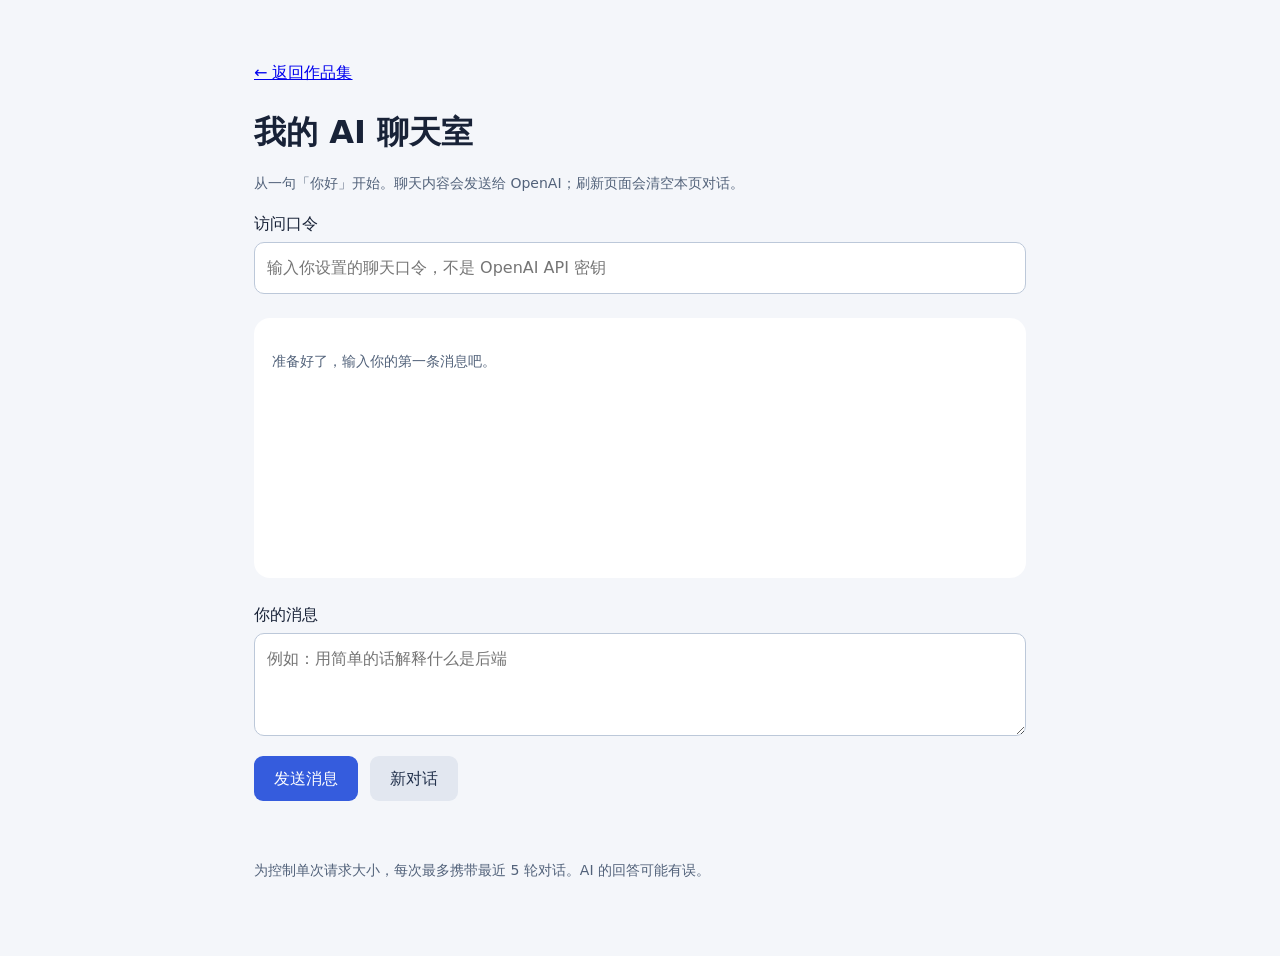
==== chatbot/index.html @ 7f41f6c0 "chatbot_test" ====
<!doctype html>
<html lang="zh-CN">
<head>
  <meta charset="utf-8">
  <meta name="viewport" content="width=device-width, initial-scale=1">
  <title>我的 AI 聊天室</title>
  <style>
    * { box-sizing: border-box; }
    body { margin: 0; background: #f4f6fa; color: #182237; font: 16px/1.6 system-ui, sans-serif; }
    main { max-width: 820px; margin: 36px auto; padding: 24px; }
    h1 { margin-bottom: 4px; }
    .hint { color: #52627a; font-size: 14px; }
    label { display: block; margin: 16px 0 6px; }
    input, textarea { width: 100%; border: 1px solid #bcc8d9; border-radius: 10px; padding: 12px; font: inherit; }
    #messages { min-height: 260px; margin: 24px 0; padding: 18px; background: white; border-radius: 16px; }
    .message { padding: 12px 14px; margin: 10px 0; background: #f0f3f8; border-radius: 12px; white-space: pre-wrap; overflow-wrap: anywhere; }
    .user { background: #e8edff; }
    .actions { display: flex; gap: 12px; margin-top: 12px; }
    button { background: #355cdd; color: white; border: 0; border-radius: 9px; padding: 10px 20px; font: inherit; cursor: pointer; }
    button.secondary { background: #e2e7f0; color: #23324d; }
    button:disabled { opacity: .55; cursor: wait; }
    #status { min-height: 26px; color: #8a361e; }
    @media (max-width: 600px) { main { margin: 0 auto; padding: 18px; } }
  </style>
</head>
<body>
<main>
  <a href="/">← 返回作品集</a>
  <h1>我的 AI 聊天室</h1>
  <p class="hint">从一句「你好」开始。聊天内容会发送给 OpenAI；刷新页面会清空本页对话。</p>
  <label for="password">访问口令</label>
  <input id="password" type="password" autocomplete="off" placeholder="输入你设置的聊天口令，不是 OpenAI API 密钥">
  <div id="messages" role="log" aria-live="polite" aria-label="聊天记录">
    <p class="hint" id="welcome">准备好了，输入你的第一条消息吧。</p>
  </div>
  <form id="chat-form">
    <label for="message">你的消息</label>
    <textarea id="message" rows="3" maxlength="4000" required placeholder="例如：用简单的话解释什么是后端"></textarea>
    <div class="actions">
      <button id="send" type="submit">发送消息</button>
      <button id="clear" type="button" class="secondary">新对话</button>
    </div>
  </form>
  <p id="status" role="status"></p>
  <p class="hint">为控制单次请求大小，每次最多携带最近 5 轮对话。AI 的回答可能有误。</p>
</main>
<script src="./config.js"></script>
<script>
  const history = [];
  const form = document.getElementById('chat-form');
  const input = document.getElementById('message');
  const password = document.getElementById('password');
  const messages = document.getElementById('messages');
  const status = document.getElementById('status');
  const send = document.getElementById('send');
  const clear = document.getElementById('clear');
  function showMessage(role, content) {
    document.getElementById('welcome')?.remove();
    const item = document.createElement('div');
    item.className = 'message ' + role;
    item.textContent = (role === 'user' ? '你：' : 'AI：') + content;
    messages.appendChild(item);
    item.scrollIntoView({behavior: 'smooth', block: 'nearest'});
  }
  clear.addEventListener('click', () => {
    history.length = 0;
    messages.replaceChildren();
    status.textContent = '已开始新对话。';
    input.focus();
  });
  form.addEventListener('submit', async (event) => {
    event.preventDefault();
    if (send.disabled) return;
    const content = input.value.trim();
    if (!content) return;
    const backendUrl = window.CHAT_CONFIG?.backendUrl?.replace(/\/+$/, '');
    if (!backendUrl || backendUrl.includes('YOUR-BACKEND')) {
      status.textContent = '请先在前端 config.js 中填写 Render 后端地址。';
      return;
    }
    if (!password.value) {
      status.textContent = '请先输入访问口令。';
      password.focus();
      return;
    }
    // 保留完整对话轮次，并限制总长度。
    const recent = history.slice(-10);
    while (recent.reduce((n, m) => n + m.content.length, content.length) > 24000) {
      recent.splice(0, 2);
    }
    send.disabled = clear.disabled = input.disabled = true;
    status.textContent = '正在等待回复，首次连接可能需要唤醒服务，请稍候…';
    const controller = new AbortController();
    const timer = setTimeout(() => controller.abort(), 150000);
    try {
      const response = await fetch(backendUrl + '/api/chat', {
        method: 'POST',
        headers: {'Content-Type': 'application/json', 'X-Chat-Password': password.value},
        body: JSON.stringify({messages: [...recent, {role: 'user', content}]}),
        signal: controller.signal
      });
      const data = await response.json().catch(() => ({}));
      if (!response.ok) throw new Error(data.error || '服务暂时不可用，请稍后重试。');
      if (typeof data.reply !== 'string' || !data.reply) throw new Error('未收到有效回复，请重试。');
      history.push({role: 'user', content}, {role: 'assistant', content: data.reply});
      showMessage('user', content);
      showMessage('assistant', data.reply);
      input.value = '';
      status.textContent = '';
    } catch (error) {
      status.textContent = error.name === 'AbortError'
        ? '等待超时，后端可能正在唤醒，请稍后重试。'
        : error instanceof TypeError
          ? '无法连接后端，请检查网络、后端地址和跨域设置。'
          : error.message;
    } finally {
      clearTimeout(timer);
      send.disabled = clear.disabled = input.disabled = false;
      input.focus();
    }
  });
</script>
</body>
</html>
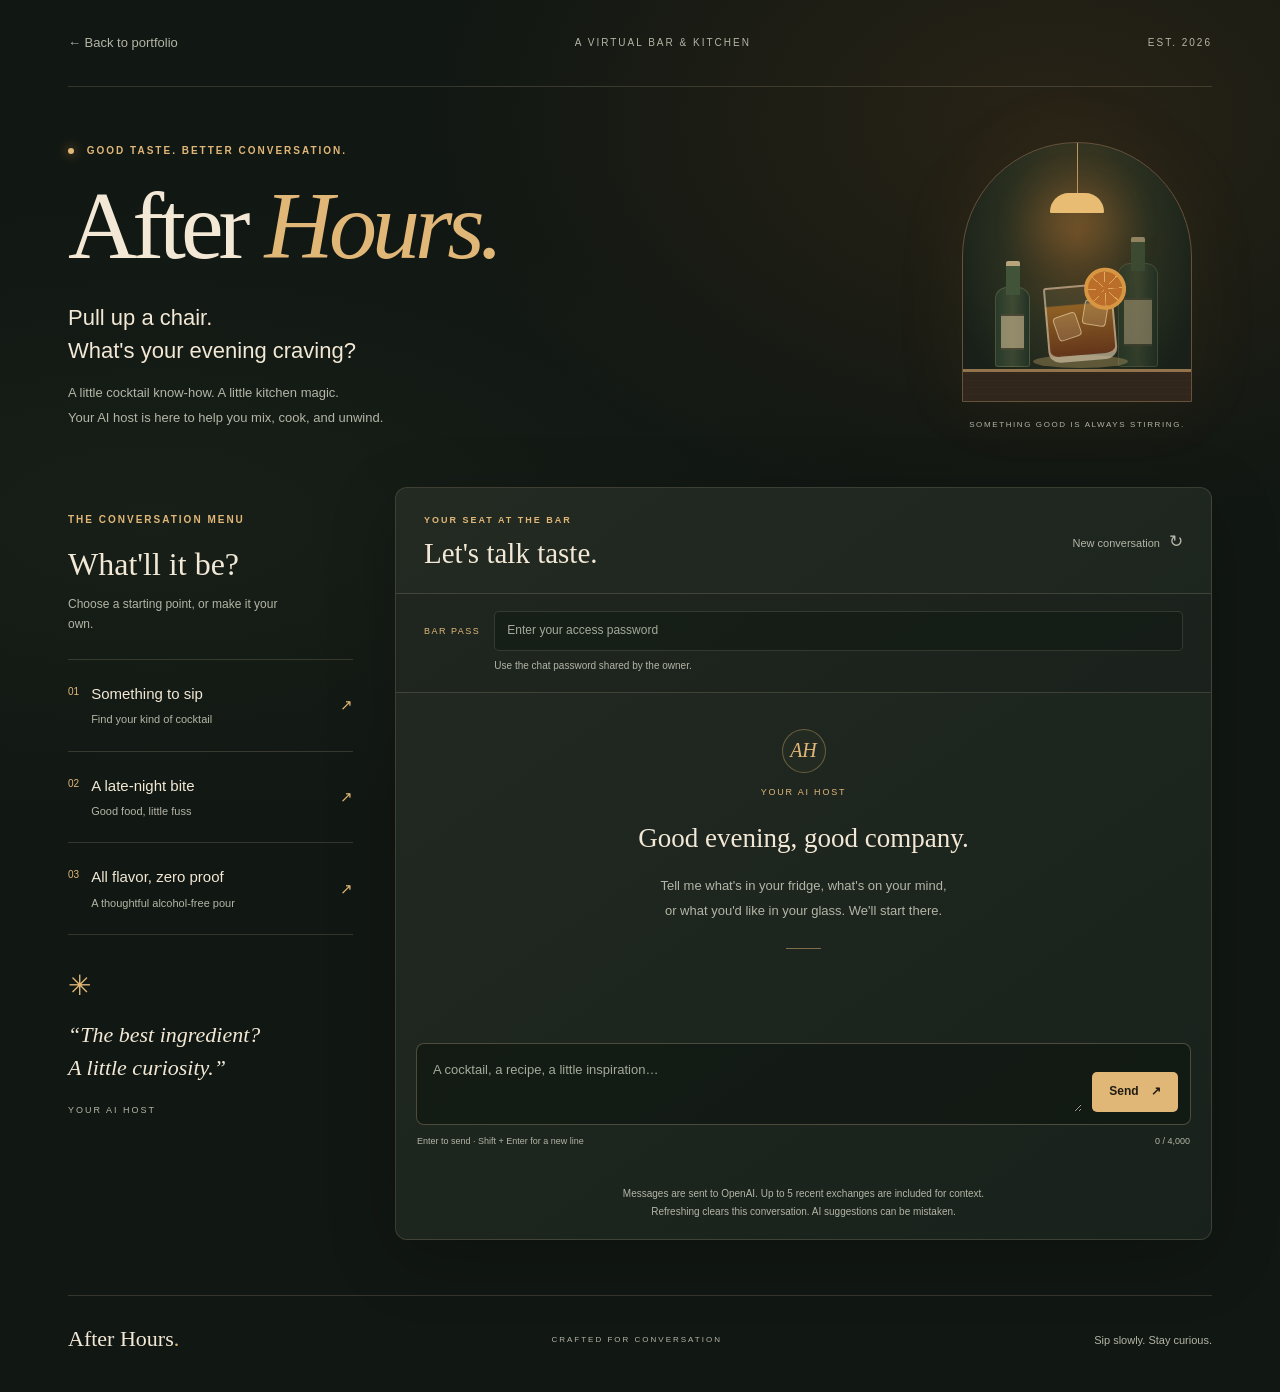
==== commit 15e42b3a: "page2" ====
--- a/chatbot/index.html
+++ b/chatbot/index.html
@@ -1,124 +1,69 @@
-<!doctype html>
-<html lang="zh-CN">
+﻿<!doctype html>
+<html lang="en">
 <head>
   <meta charset="utf-8">
   <meta name="viewport" content="width=device-width, initial-scale=1">
-  <title>我的 AI 聊天室</title>
-  <style>
-    * { box-sizing: border-box; }
-    body { margin: 0; background: #f4f6fa; color: #182237; font: 16px/1.6 system-ui, sans-serif; }
-    main { max-width: 820px; margin: 36px auto; padding: 24px; }
-    h1 { margin-bottom: 4px; }
-    .hint { color: #52627a; font-size: 14px; }
-    label { display: block; margin: 16px 0 6px; }
-    input, textarea { width: 100%; border: 1px solid #bcc8d9; border-radius: 10px; padding: 12px; font: inherit; }
-    #messages { min-height: 260px; margin: 24px 0; padding: 18px; background: white; border-radius: 16px; }
-    .message { padding: 12px 14px; margin: 10px 0; background: #f0f3f8; border-radius: 12px; white-space: pre-wrap; overflow-wrap: anywhere; }
-    .user { background: #e8edff; }
-    .actions { display: flex; gap: 12px; margin-top: 12px; }
-    button { background: #355cdd; color: white; border: 0; border-radius: 9px; padding: 10px 20px; font: inherit; cursor: pointer; }
-    button.secondary { background: #e2e7f0; color: #23324d; }
-    button:disabled { opacity: .55; cursor: wait; }
-    #status { min-height: 26px; color: #8a361e; }
-    @media (max-width: 600px) { main { margin: 0 auto; padding: 18px; } }
-  </style>
+  <meta name="theme-color" content="#151914">
+  <meta name="description" content="A seat at the virtual bar. Talk cocktails, home cooking, and good food with your AI host.">
+  <title>After Hours — Your AI Bar & Kitchen</title>
+  <link rel="stylesheet" href="./styles.css">
+  <script src="./config.js" defer></script>
+  <script src="./chat.js" defer></script>
 </head>
 <body>
-<main>
-  <a href="/">← 返回作品集</a>
-  <h1>我的 AI 聊天室</h1>
-  <p class="hint">从一句「你好」开始。聊天内容会发送给 OpenAI；刷新页面会清空本页对话。</p>
-  <label for="password">访问口令</label>
-  <input id="password" type="password" autocomplete="off" placeholder="输入你设置的聊天口令，不是 OpenAI API 密钥">
-  <div id="messages" role="log" aria-live="polite" aria-label="聊天记录">
-    <p class="hint" id="welcome">准备好了，输入你的第一条消息吧。</p>
+  <div class="ambient" aria-hidden="true"></div>
+  <div class="shell">
+    <header class="site-header">
+      <a class="back-link" href="/">← Back to portfolio</a>
+      <span class="header-note">A VIRTUAL BAR & KITCHEN</span>
+      <span class="edition">EST. 2026</span>
+    </header>
+    <main>
+      <section class="intro" aria-labelledby="title">
+        <div class="intro-copy">
+          <p class="eyebrow"><span></span> GOOD TASTE. BETTER CONVERSATION.</p>
+          <h1 id="title">After <em>Hours.</em></h1>
+          <p class="lead">Pull up a chair.<br>What's your evening craving?</p>
+          <p class="intro-description">A little cocktail know-how. A little kitchen magic.<br>Your AI host is here to help you mix, cook, and unwind.</p>
+        </div>
+        <div class="bar-art" aria-hidden="true">
+          <div class="arch"><div class="pendant"></div><div class="bottle bottle-one"></div><div class="bottle bottle-two"></div><div class="glass"><div class="ice ice-one"></div><div class="ice ice-two"></div><div class="orange"></div></div><div class="coaster"></div><div class="counter"></div></div>
+          <span class="art-caption">SOMETHING GOOD IS ALWAYS STIRRING.</span>
+        </div>
+      </section>
+      <div class="bar-layout">
+        <aside class="menu" aria-labelledby="menu-title">
+          <p class="eyebrow">THE CONVERSATION MENU</p>
+          <h2 id="menu-title">What'll it be?</h2>
+          <p class="menu-note">Choose a starting point, or make it your own.</p>
+          <button class="suggestion" type="button" data-prompt="I'd like a refreshing cocktail that isn't too sweet. What would you recommend?">
+            <span class="menu-number">01</span><span><strong>Something to sip</strong><small>Find your kind of cocktail</small></span><span class="arrow">↗</span>
+          </button>
+          <button class="suggestion" type="button" data-prompt="Help me make a delicious bar snack in about 15 minutes. What ingredients should I use?">
+            <span class="menu-number">02</span><span><strong>A late-night bite</strong><small>Good food, little fuss</small></span><span class="arrow">↗</span>
+          </button>
+          <button class="suggestion" type="button" data-prompt="I'd love a layered, refreshing nonalcoholic drink. Can you suggest a recipe?">
+            <span class="menu-number">03</span><span><strong>All flavor, zero proof</strong><small>A thoughtful alcohol-free pour</small></span><span class="arrow">↗</span>
+          </button>
+          <div class="host-note"><span class="star" aria-hidden="true">✳</span><p>“The best ingredient?<br>A little curiosity.”</p><small>YOUR AI HOST</small></div>
+        </aside>
+        <section class="chat-panel" aria-labelledby="chat-title">
+          <header class="chat-header"><div><p class="eyebrow">YOUR SEAT AT THE BAR</p><h2 id="chat-title">Let's talk taste.</h2></div><button id="clear" class="text-button" type="button">New conversation <span aria-hidden="true">↻</span></button></header>
+          <div class="access"><label for="password">BAR PASS</label><input id="password" type="password" autocomplete="off" placeholder="Enter your access password" aria-describedby="pass-note"><small id="pass-note">Use the chat password shared by the owner.</small></div>
+          <div id="messages" role="log" aria-live="polite" aria-label="Conversation" tabindex="0">
+            <div id="welcome" class="welcome"><span class="host-badge">AH</span><p class="speaker">YOUR AI HOST</p><h3>Good evening, good company.</h3><p>Tell me what's in your fridge, what's on your mind,<br class="desktop-break"> or what you'd like in your glass. We'll start there.</p><span class="welcome-rule" aria-hidden="true"></span></div>
+          </div>
+          <form id="chat-form">
+            <label class="sr-only" for="message">Your message</label>
+            <div class="composer"><textarea id="message" rows="2" maxlength="4000" required placeholder="A cocktail, a recipe, a little inspiration…"></textarea><button id="send" type="submit">Send <span aria-hidden="true">↗</span></button></div>
+            <div class="composer-meta"><span>Enter to send · Shift + Enter for a new line</span><span id="count">0 / 4,000</span></div>
+          </form>
+          <p id="status" role="status" aria-live="polite"></p>
+          <p class="privacy">Messages are sent to OpenAI. Up to 5 recent exchanges are included for context.<br>Refreshing clears this conversation. AI suggestions can be mistaken.</p>
+        </section>
+      </div>
+    </main>
+    <footer><span class="footer-brand">After Hours<span class="brand-dot">.</span></span><span>CRAFTED FOR CONVERSATION</span><span>Sip slowly. Stay curious.</span></footer>
   </div>
-  <form id="chat-form">
-    <label for="message">你的消息</label>
-    <textarea id="message" rows="3" maxlength="4000" required placeholder="例如：用简单的话解释什么是后端"></textarea>
-    <div class="actions">
-      <button id="send" type="submit">发送消息</button>
-      <button id="clear" type="button" class="secondary">新对话</button>
-    </div>
-  </form>
-  <p id="status" role="status"></p>
-  <p class="hint">为控制单次请求大小，每次最多携带最近 5 轮对话。AI 的回答可能有误。</p>
-</main>
-<script src="./config.js"></script>
-<script>
-  const history = [];
-  const form = document.getElementById('chat-form');
-  const input = document.getElementById('message');
-  const password = document.getElementById('password');
-  const messages = document.getElementById('messages');
-  const status = document.getElementById('status');
-  const send = document.getElementById('send');
-  const clear = document.getElementById('clear');
-  function showMessage(role, content) {
-    document.getElementById('welcome')?.remove();
-    const item = document.createElement('div');
-    item.className = 'message ' + role;
-    item.textContent = (role === 'user' ? '你：' : 'AI：') + content;
-    messages.appendChild(item);
-    item.scrollIntoView({behavior: 'smooth', block: 'nearest'});
-  }
-  clear.addEventListener('click', () => {
-    history.length = 0;
-    messages.replaceChildren();
-    status.textContent = '已开始新对话。';
-    input.focus();
-  });
-  form.addEventListener('submit', async (event) => {
-    event.preventDefault();
-    if (send.disabled) return;
-    const content = input.value.trim();
-    if (!content) return;
-    const backendUrl = window.CHAT_CONFIG?.backendUrl?.replace(/\/+$/, '');
-    if (!backendUrl || backendUrl.includes('YOUR-BACKEND')) {
-      status.textContent = '请先在前端 config.js 中填写 Render 后端地址。';
-      return;
-    }
-    if (!password.value) {
-      status.textContent = '请先输入访问口令。';
-      password.focus();
-      return;
-    }
-    // 保留完整对话轮次，并限制总长度。
-    const recent = history.slice(-10);
-    while (recent.reduce((n, m) => n + m.content.length, content.length) > 24000) {
-      recent.splice(0, 2);
-    }
-    send.disabled = clear.disabled = input.disabled = true;
-    status.textContent = '正在等待回复，首次连接可能需要唤醒服务，请稍候…';
-    const controller = new AbortController();
-    const timer = setTimeout(() => controller.abort(), 150000);
-    try {
-      const response = await fetch(backendUrl + '/api/chat', {
-        method: 'POST',
-        headers: {'Content-Type': 'application/json', 'X-Chat-Password': password.value},
-        body: JSON.stringify({messages: [...recent, {role: 'user', content}]}),
-        signal: controller.signal
-      });
-      const data = await response.json().catch(() => ({}));
-      if (!response.ok) throw new Error(data.error || '服务暂时不可用，请稍后重试。');
-      if (typeof data.reply !== 'string' || !data.reply) throw new Error('未收到有效回复，请重试。');
-      history.push({role: 'user', content}, {role: 'assistant', content: data.reply});
-      showMessage('user', content);
-      showMessage('assistant', data.reply);
-      input.value = '';
-      status.textContent = '';
-    } catch (error) {
-      status.textContent = error.name === 'AbortError'
-        ? '等待超时，后端可能正在唤醒，请稍后重试。'
-        : error instanceof TypeError
-          ? '无法连接后端，请检查网络、后端地址和跨域设置。'
-          : error.message;
-    } finally {
-      clearTimeout(timer);
-      send.disabled = clear.disabled = input.disabled = false;
-      input.focus();
-    }
-  });
-</script>
 </body>
 </html>
--- a/chatbot/styles.css
+++ b/chatbot/styles.css
@@ -0,0 +1,57 @@
+﻿:root { color-scheme: dark; --bg:#111713; --panel:#1b231d; --cream:#f2e8d5; --muted:#b4b5a5; --gold:#e1b778; --line:rgba(228,213,180,.17); }
+* { box-sizing:border-box; }
+body { margin:0; background:var(--bg); color:var(--cream); font:15px/1.65 'Segoe UI',Arial,sans-serif; }
+button,input,textarea { font:inherit; }
+button,a,input,textarea { -webkit-tap-highlight-color:transparent; }
+button { cursor:pointer; }
+a { color:inherit; }
+button:focus-visible,a:focus-visible,input:focus-visible,textarea:focus-visible,[tabindex]:focus-visible { outline:2px solid var(--gold); outline-offset:4px; }
+.ambient { position:absolute; inset:0 0 auto; height:800px; pointer-events:none; background:radial-gradient(ellipse at 82% 15%,rgba(153,92,35,.17),transparent 42%),radial-gradient(ellipse at 12% 65%,rgba(63,87,56,.13),transparent 45%); }
+.shell { position:relative; max-width:1240px; margin:auto; padding:0 48px; }
+.site-header { display:flex; align-items:center; justify-content:space-between; gap:16px; min-height:87px; border-bottom:1px solid var(--line); }
+.back-link { text-decoration:none; color:var(--muted); font-size:13px; }
+.back-link:hover { color:var(--gold); }
+.header-note,.edition { font-size:10px; letter-spacing:2px; color:var(--muted); }
+.intro { display:flex; align-items:center; justify-content:space-between; gap:24px; padding:55px 0 46px; }
+.eyebrow { color:var(--gold); letter-spacing:2px; font-size:10px; font-weight:600; margin:0 0 16px; }
+.eyebrow>span { display:inline-block; width:6px; height:6px; border-radius:50%; background:var(--gold); margin-right:8px; box-shadow:0 0 12px #c78b45; }
+h1,h2,h3,.host-note p,.footer-brand { font-family:Georgia,'Times New Roman',serif; font-weight:400; }
+h1 { font-size:clamp(58px,7.5vw,96px); line-height:1.07; letter-spacing:-5px; margin:0 0 23px; }
+h1 em { font-weight:400; color:var(--gold); }
+.lead { font-size:22px; line-height:1.5; margin:0 0 14px; }
+.intro-description { color:var(--muted); font-size:13px; line-height:1.9; margin:0; }
+.bar-art { width:270px; flex-shrink:0; text-align:center; padding:0 20px; }
+.arch { height:260px; position:relative; overflow:hidden; border:1px solid #66513b; border-radius:140px 140px 0 0; background:radial-gradient(ellipse at 50% 35%,#5c4524 0%,#2b3020 45%,#182019 80%); box-shadow:0 0 80px rgba(193,129,56,.07); }
+.pendant { position:absolute; top:0; left:50%; width:1px; height:52px; background:#bf9560; }
+.pendant::after { content:''; position:absolute; width:54px; height:20px; top:50px; left:-27px; background:#e8bd73; border-radius:60px 60px 4px 4px; box-shadow:0 15px 40px 16px #c4864140; }
+.counter { position:absolute; bottom:0; height:32px; width:100%; border-top:3px solid #93734c; background:repeating-linear-gradient(0deg,#31261c 0px,#31261c 6px,#392c20 7px); }
+.bottle { position:absolute; bottom:34px; border:1px solid #9b9d6350; border-radius:12px 12px 3px 3px; background:linear-gradient(90deg,#293b2b,#55644488,#233226); }
+.bottle::before { content:''; position:absolute; height:29px; width:14px; top:-27px; left:calc(50% - 7px); background:#41543a; border-top:5px solid #b8a47c; border-radius:2px 2px 0 0; }
+.bottle::after { content:''; position:absolute; inset:33% 5px 20%; background:#c4b18a; opacity:.65; border-top:2px solid #504936; border-bottom:2px solid #504936; }
+.bottle-one { height:80px; width:35px; left:32px; }
+.bottle-two { height:104px; width:40px; right:33px; opacity:.7; }
+.glass { position:absolute; z-index:2; width:69px; height:76px; bottom:40px; left:83px; border:2px solid #d1c4a7a6; border-bottom:6px solid #d1c4a7a6; border-radius:3px 3px 12px 12px; background:linear-gradient(180deg,#e6d0a012 0 25%,#bc7827ab 26%,#6b371ae6 100%); transform:rotate(-5deg); }
+.ice { position:absolute; border:1px solid #ffe8b986; border-radius:4px; background:#ffefcc26; width:24px; height:25px; }
+.ice-one { left:7px; top:26px; transform:rotate(-14deg); }.ice-two { right:5px; top:15px; transform:rotate(14deg); }
+.orange { position:absolute; top:-17px; right:-16px; width:42px; height:42px; border:4px solid #d89642; border-radius:50%; background:repeating-conic-gradient(#e0aa5e 0deg 3deg,#bb6e2a 4deg 45deg); }
+.coaster { position:absolute; z-index:1; bottom:33px; left:70px; width:95px; height:13px; border-radius:50%; background:#b59b6266; }
+.art-caption { display:block; font-size:8px; letter-spacing:1.6px; color:var(--muted); margin-top:16px; }
+.bar-layout { display:grid; grid-template-columns:285px minmax(0,1fr); gap:42px; align-items:start; padding:10px 0 55px; }
+.menu { padding-top:25px; }.menu h2 { font-size:32px; line-height:1.2; margin:0 0 12px; }.menu-note { color:var(--muted); font-size:12px; margin-bottom:24px; max-width:210px; }
+.suggestion { display:flex; align-items:center; gap:12px; width:100%; text-align:left; background:transparent; color:var(--cream); border:0; border-top:1px solid var(--line); padding:22px 0; transition:background .2s,color .2s; }
+.suggestion:last-of-type { border-bottom:1px solid var(--line); }.suggestion:hover { background:#d5b27909; color:var(--gold); }.menu-number { align-self:flex-start; padding-top:2px; color:var(--gold); font-size:10px; }.suggestion strong { display:block; font-weight:400; font-size:15px; }.suggestion small { display:block; color:var(--muted); font-size:11px; margin-top:4px; }.arrow { margin-left:auto; color:var(--gold); }
+.host-note { padding:28px 0 0; }.star { color:var(--gold); font-size:28px; }.host-note p { font-size:22px; font-style:italic; line-height:1.5; margin:8px 0 12px; }.host-note small { color:var(--muted); font-size:9px; letter-spacing:2px; }
+.chat-panel { background:linear-gradient(145deg,#222a22,#19211c); border:1px solid #c5b28d30; border-radius:12px; box-shadow:0 18px 70px #0003; overflow:hidden; }
+.chat-header { display:flex; justify-content:space-between; align-items:center; gap:16px; padding:25px 28px 22px; border-bottom:1px solid var(--line); }.chat-header .eyebrow { font-size:9px; margin-bottom:7px; }.chat-header h2 { font-size:29px; line-height:1.25; margin:0; }.text-button { color:var(--muted); background:transparent; border:0; font-size:11px; padding:9px 0 9px 8px; }.text-button:hover { color:var(--gold); }.text-button span { margin-left:6px; font-size:17px; }
+.access { display:grid; grid-template-columns:auto minmax(0,1fr); gap:7px 14px; align-items:center; padding:17px 28px; background:#00000013; border-bottom:1px solid var(--line); }.access label { color:var(--gold); font-size:9px; letter-spacing:1.5px; }.access input { background:#1017127a; border:1px solid #bcb39a30; padding:9px 12px; border-radius:5px; min-width:0; width:100%; font-size:12px; color:var(--cream); }.access small { grid-column:2; color:var(--muted); font-size:10px; }
+input::placeholder,textarea::placeholder { color:#a3aa99; opacity:1; }
+#messages { height:350px; overflow-y:auto; overscroll-behavior:contain; padding:24px 28px; scrollbar-width:thin; scrollbar-color:#65705b transparent; }
+.welcome { text-align:center; margin:12px auto; }.host-badge { display:inline-flex; width:44px; height:44px; justify-content:center; align-items:center; border:1px solid #b99a5e77; border-radius:50%; color:var(--gold); font:italic 20px Georgia,serif; background:#bfa16b09; }.speaker { font-size:9px; letter-spacing:1.8px; color:var(--gold); margin:12px 0; }.welcome h3 { font-size:27px; margin:17px 0 10px; }.welcome>p:not(.speaker) { color:var(--muted); font-size:13px; line-height:1.9; }.welcome-rule { display:block; width:35px; height:1px; background:var(--gold); margin:25px auto; opacity:.5; }
+.message { margin:0 0 20px; overflow-wrap:anywhere; }.message .speaker { margin:0 0 7px; }.message-body { font-size:14px; white-space:pre-wrap; line-height:1.8; }.message.user { background:#d9b5760c; border:1px solid #d9b57620; padding:14px 16px; border-radius:9px; margin-left:28px; }.message.user .speaker { color:var(--muted); }.message.assistant { padding:6px 6px 6px 0; }
+#chat-form { padding:0 20px; }.composer { display:flex; gap:10px; align-items:flex-end; background:#101712b3; border:1px solid #c9b58b52; border-radius:8px; padding:12px; }.composer:focus-within { border-color:var(--gold); }.composer textarea { resize:vertical; min-height:56px; max-height:200px; width:100%; border:0; background:transparent; color:var(--cream); font-size:13px; line-height:1.6; padding:4px; }.composer textarea:focus-visible { outline-offset:0; }.composer button { flex-shrink:0; background:var(--gold); color:#211c13; border:0; border-radius:5px; padding:10px 17px; font-weight:600; font-size:12px; min-height:40px; }.composer button:hover { background:#edcc99; }.composer button span { margin-left:9px; }.composer-meta { display:flex; justify-content:space-between; gap:8px; font-size:9px; color:var(--muted); padding:9px 1px 0; }
+button:disabled { opacity:.5; cursor:wait; }#status { margin:0; padding:9px 23px 0; min-height:32px; color:var(--gold); font-size:12px; }#status.error { color:#ffb9a5; }.privacy { font-size:10px; color:var(--muted); text-align:center; padding:0 24px 18px; line-height:1.8; margin:5px 0 0; }
+footer { display:flex; justify-content:space-between; align-items:center; gap:16px; border-top:1px solid var(--line); padding:25px 0 34px; color:var(--muted); font-size:11px; }.footer-brand { font-size:22px; color:var(--cream); }.brand-dot { color:var(--gold); }footer>span:nth-child(2) { font-size:8px; letter-spacing:2px; }
+.sr-only { position:absolute; width:1px; height:1px; padding:0; margin:-1px; overflow:hidden; clip:rect(0,0,0,0); white-space:nowrap; border:0; }
+@media (max-width:950px) { .shell { padding:0 28px; }.bar-layout { grid-template-columns:235px minmax(0,1fr); gap:24px; }.chat-header { padding:22px 20px; }.chat-header h2 { font-size:25px; }.access { padding:16px 20px; }#messages { padding:22px 20px; }.text-button { max-width:95px; }.bar-art { width:235px; }.glass { left:65px; }.coaster { left:52px; }.bottle-one { left:20px; }.bottle-two { right:21px; } }
+@media (max-width:720px) { .shell { padding:0 20px; }.header-note { display:none; }.site-header { min-height:67px; }.intro { padding:38px 0; }.intro-copy { position:relative; z-index:1; }h1 { font-size:64px; letter-spacing:-3px; }.lead { font-size:19px; }.intro-description { font-size:12px; }.bar-art { display:none; }.bar-layout { display:flex; flex-direction:column; gap:25px; padding-bottom:35px; }.menu { width:100%; padding:0; }.menu h2,.menu-note,.host-note { display:none; }.menu>.eyebrow { margin-bottom:10px; }.suggestion { padding:14px 4px; }.suggestion small { display:none; }.chat-panel { width:100%; }.chat-header { gap:10px; }.chat-header h2 { font-size:26px; }.text-button { max-width:none; font-size:10px; }.access { grid-template-columns:1fr; gap:6px; }.access small { grid-column:1; }#messages { height:340px; }.welcome h3 { font-size:24px; }.desktop-break { display:none; }.composer-meta { font-size:8px; }.composer button { padding:10px 12px; }footer { flex-wrap:wrap; }footer>span:nth-child(2) { display:none; }.eyebrow { font-size:9px; } }
+@media (prefers-reduced-motion:reduce) { * { transition:none !important; scroll-behavior:auto !important; } }
